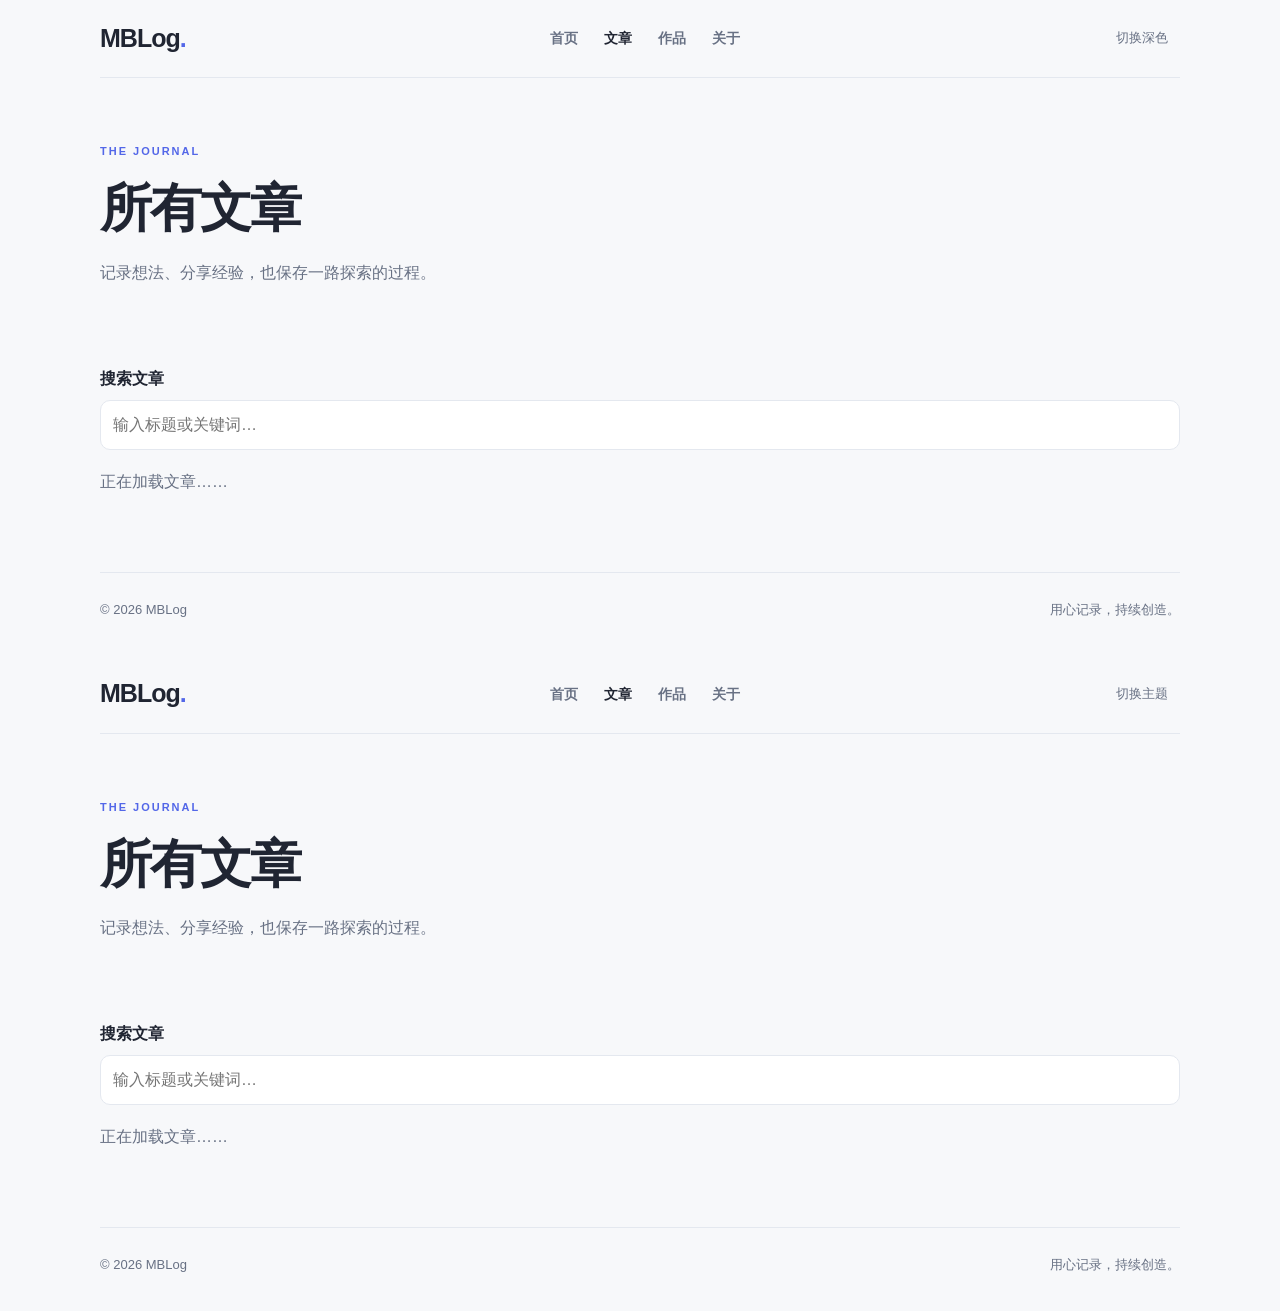
==== blog.html @ e9ac0e9d "创建 blog.html" ====
<!doctype html>
<html lang="zh-CN">
<head>
  <meta charset="UTF-8">
  <meta name="viewport" content="width=device-width, initial-scale=1">
  <meta name="description" content="浏览 MBLog 发布的文章。">
  <title>文章 · MBLog</title>
  <link rel="stylesheet" href="css/style.css">
  <script src="js/site.js" defer></script>
  <script src="js/blog.js" defer></script>
</head>
<body>
  <header class="site-header">
    <a class="brand" href="index.html">MBLog<span>.</span></a>
    <nav class="main-nav" aria-label="主导航">
      <a href="index.html">首页</a>
      <a href="blog.html" aria-current="page">文章</a>
      <a href="portfolio.html">作品</a>
      <a href="about.html">关于</a>
    </nav>
    <button id="theme-toggle" class="quiet theme-toggle" type="button">
      <span id="theme-label">切换主题</span>
    </button>
  </header>

  <main class="container">
    <section class="page-header">
      <p class="eyebrow">THE JOURNAL</p>
      <h1>所有文章</h1>
      <p>记录想法、分享经验，也保存一路探索的过程。</p>
    </section>

    <section class="content-section">
      <div class="form-field">
        <label for="post-search">搜索文章</label>
        <input id="post-search" type="search"
          placeholder="输入标题或关键词…" autocomplete="off">
      </div>

      <div id="blog-status" class="muted" role="status">
        正在加载文章……
      </div>

      <div id="blog-posts" class="post-grid" aria-live="polite"></div>
    </section>
  </main>

  <footer class="site-footer">
    <p>© <span data-year>2026</span> MBLog</p>
    <p>用心记录，持续创造。</p>
  </footer>
</body>
</html>

<!doctype html>
<html lang="zh-CN">
<head>
  <meta charset="UTF-8">
  <meta name="viewport" content="width=device-width, initial-scale=1">
  <meta name="description" content="浏览 MBLog 发布的文章。">
  <title>文章 · MBLog</title>
  <link rel="stylesheet" href="css/style.css">
  <script src="js/site.js" defer></script>
  <script src="js/blog.js" defer></script>
</head>
<body>
  <header class="site-header">
    <a class="brand" href="index.html">MBLog<span>.</span></a>
    <nav class="main-nav" aria-label="主导航">
      <a href="index.html">首页</a>
      <a href="blog.html" aria-current="page">文章</a>
      <a href="portfolio.html">作品</a>
      <a href="about.html">关于</a>
    </nav>
    <button id="theme-toggle" class="quiet theme-toggle" type="button">
      <span id="theme-label">切换主题</span>
    </button>
  </header>

  <main class="container">
    <section class="page-header">
      <p class="eyebrow">THE JOURNAL</p>
      <h1>所有文章</h1>
      <p>记录想法、分享经验，也保存一路探索的过程。</p>
    </section>

    <section class="content-section">
      <div class="form-field">
        <label for="post-search">搜索文章</label>
        <input id="post-search" type="search"
          placeholder="输入标题或关键词…" autocomplete="off">
      </div>

      <div id="blog-status" class="muted" role="status">
        正在加载文章……
      </div>

      <div id="blog-posts" class="post-grid" aria-live="polite"></div>
    </section>
  </main>

  <footer class="site-footer">
    <p>© <span data-year>2026</span> MBLog</p>
    <p>用心记录，持续创造。</p>
  </footer>
</body>
</html>
---- css/style.css ----
:root {
  color-scheme: light;
  --bg: #f7f8fa;
  --surface: #ffffff;
  --surface-soft: #eef1f6;
  --text: #202532;
  --muted: #687184;
  --border: #e4e8ef;
  --accent: #5367e8;
  --accent-hover: #4052ce;
  --shadow: 0 12px 36px rgba(31, 42, 68, 0.06);
  --radius: 20px;
  --container: 1080px;
}

:root[data-theme="dark"] {
  color-scheme: dark;
  --bg: #11141b;
  --surface: #191e28;
  --surface-soft: #222938;
  --text: #edf0f7;
  --muted: #a2adbf;
  --border: #30394a;
  --accent: #91a0ff;
  --accent-hover: #b1bbff;
  --shadow: 0 12px 36px rgba(0, 0, 0, 0.16);
}

* {
  box-sizing: border-box;
}

html {
  min-height: 100%;
  scroll-behavior: smooth;
}

body {
  min-height: 100vh;
  margin: 0;
  background: var(--bg);
  color: var(--text);
  font-family:
    -apple-system, BlinkMacSystemFont, "Segoe UI",
    "PingFang SC", "Microsoft YaHei", sans-serif;
  font-size: 16px;
  line-height: 1.75;
  transition: background-color 0.2s, color 0.2s;
}

a {
  color: var(--accent);
  text-decoration: none;
}

a:hover {
  color: var(--accent-hover);
}

button,
input,
textarea,
select {
  font: inherit;
}

button,
.button {
  -webkit-tap-highlight-color: transparent;
}

button {
  color: inherit;
}

button:focus-visible,
a:focus-visible,
input:focus-visible,
textarea:focus-visible,
select:focus-visible {
  outline: 3px solid var(--accent);
  outline-offset: 3px;
}

.site-header {
  width: min(calc(100% - 40px), var(--container));
  min-height: 78px;
  margin: 0 auto;
  display: flex;
  align-items: center;
  justify-content: space-between;
  gap: 24px;
  border-bottom: 1px solid var(--border);
}

.brand {
  flex-shrink: 0;
  color: var(--text);
  font-size: 25px;
  font-weight: 800;
  letter-spacing: -1px;
}

.brand span {
  color: var(--accent);
}

.main-nav {
  display: flex;
  align-items: center;
  justify-content: center;
  flex-wrap: wrap;
  gap: 26px;
}

.main-nav a {
  color: var(--muted);
  font-size: 14px;
  font-weight: 600;
}

.main-nav a:hover,
.main-nav a[aria-current="page"] {
  color: var(--text);
}

.quiet {
  display: inline-flex;
  align-items: center;
  justify-content: center;
  gap: 8px;
  min-height: 40px;
  padding: 7px 12px;
  border: 0;
  border-radius: 10px;
  background: transparent;
  color: var(--muted);
  cursor: pointer;
}

.quiet:hover {
  background: var(--surface-soft);
  color: var(--text);
}

.theme-toggle {
  flex-shrink: 0;
  font-size: 13px;
}

.container {
  width: min(calc(100% - 40px), var(--container));
  margin: 0 auto;
}

.hero {
  padding: clamp(70px, 12vw, 130px) 0 90px;
  max-width: 760px;
}

.eyebrow {
  margin: 0 0 14px;
  color: var(--accent);
  font-size: 11px;
  font-weight: 800;
  letter-spacing: 2px;
}

.hero h1 {
  margin: 0;
  font-size: clamp(42px, 7vw, 76px);
  font-weight: 800;
  letter-spacing: -3px;
  line-height: 1.2;
}

.hero-description {
  max-width: 560px;
  margin: 26px 0 0;
  color: var(--muted);
  font-size: clamp(16px, 2vw, 19px);
}

.button-row {
  display: flex;
  align-items: center;
  flex-wrap: wrap;
  gap: 16px;
  margin-top: 32px;
}

.button {
  display: inline-flex;
  align-items: center;
  justify-content: center;
  min-height: 46px;
  padding: 10px 20px;
  border: 1px solid var(--accent);
  border-radius: 12px;
  background: var(--accent);
  color: #fff;
  font-weight: 700;
  transition: transform 0.15s, opacity 0.15s;
}

.button:hover {
  color: #fff;
  opacity: 0.92;
  transform: translateY(-1px);
}

.content-section {
  padding: 28px 0 76px;
}

.section-heading {
  display: flex;
  align-items: end;
  justify-content: space-between;
  gap: 20px;
  margin-bottom: 26px;
}

.section-heading h2,
.welcome-panel h2 {
  margin: 0;
  font-size: clamp(25px, 4vw, 34px);
  letter-spacing: -1px;
  line-height: 1.35;
}

.section-heading .eyebrow {
  margin-bottom: 8px;
}

.section-heading > a {
  flex-shrink: 0;
  font-size: 14px;
  font-weight: 600;
}

.post-grid {
  display: grid;
  grid-template-columns: repeat(3, minmax(0, 1fr));
  gap: 18px;
}

.post-card {
  min-width: 0;
  padding: 24px;
  border: 1px solid var(--border);
  border-radius: var(--radius);
  background: var(--surface);
  box-shadow: var(--shadow);
  overflow-wrap: anywhere;
}

.post-card h3 {
  margin: 8px 0 10px;
  font-size: 19px;
  line-height: 1.5;
}

.post-card h3 a {
  color: var(--text);
}

.post-card h3 a:hover {
  color: var(--accent);
}

.post-card p {
  margin: 0;
  color: var(--muted);
  font-size: 14px;
}

.post-meta {
  color: var(--muted);
  font-size: 12px;
}

.post-tag {
  display: inline-block;
  padding: 3px 9px;
  border-radius: 7px;
  background: var(--surface-soft);
  color: var(--muted);
  font-size: 12px;
}

.muted {
  color: var(--muted);
}

.welcome-panel {
  margin: 10px 0 90px;
  padding: clamp(28px, 6vw, 54px);
  border: 1px solid var(--border);
  border-radius: 24px;
  background: var(--surface-soft);
}

.welcome-panel p:not(.eyebrow) {
  max-width: 620px;
  margin: 18px 0;
  color: var(--muted);
}

.site-footer {
  display: flex;
  justify-content: space-between;
  gap: 20px;
  width: min(calc(100% - 40px), var(--container));
  margin: 0 auto;
  padding: 26px 0 34px;
  border-top: 1px solid var(--border);
  color: var(--muted);
  font-size: 13px;
}

.site-footer p {
  margin: 0;
}

.page-header {
  padding: 64px 0 34px;
}

.page-header h1 {
  margin: 0;
  font-size: clamp(34px, 6vw, 52px);
  letter-spacing: -2px;
  line-height: 1.3;
}

.page-header p:not(.eyebrow) {
  max-width: 680px;
  color: var(--muted);
}

.content-section p {
  overflow-wrap: anywhere;
}

.empty-state,
.notice {
  padding: 22px;
  border: 1px solid var(--border);
  border-radius: 14px;
  background: var(--surface);
  color: var(--muted);
}

.form-field {
  display: grid;
  gap: 7px;
  margin-bottom: 18px;
}

.form-field label {
  font-weight: 700;
}

.form-field input,
.form-field textarea,
.form-field select {
  width: 100%;
  min-height: 44px;
  padding: 10px 12px;
  border: 1px solid var(--border);
  border-radius: 10px;
  background: var(--surface);
  color: var(--text);
}

.form-field textarea {
  min-height: 180px;
  resize: vertical;
}

@media (max-width: 760px) {
  .site-header {
    width: min(calc(100% - 28px), var(--container));
    min-height: auto;
    padding: 18px 0;
    flex-wrap: wrap;
    gap: 14px;
  }

  .brand {
    font-size: 23px;
  }

  .main-nav {
    order: 3;
    width: 100%;
    justify-content: flex-start;
    gap: 22px;
    overflow-x: auto;
    padding: 4px 0;
  }

  .main-nav a {
    white-space: nowrap;
  }

  .theme-toggle {
    margin-left: auto;
  }

  .container {
    width: min(calc(100% - 28px), var(--container));
  }

  .hero {
    padding: 70px 0 68px;
  }

  .hero h1 {
    letter-spacing: -2px;
  }

  .post-grid {
    grid-template-columns: 1fr;
  }

  .post-card {
    padding: 21px;
  }

  .welcome-panel {
    margin-bottom: 58px;
  }

  .site-footer {
    width: min(calc(100% - 28px), var(--container));
    flex-direction: column;
    gap: 5px;
  }
}

@media (prefers-reduced-motion: reduce) {
  *,
  *::before,
  *::after {
    scroll-behavior: auto !important;
    transition-duration: 0.01ms !important;
    animation-duration: 0.01ms !important;
    animation-iteration-count: 1 !important;
  }
}
---- css/style.css ----
:root {
  color-scheme: light;
  --bg: #f7f8fa;
  --surface: #ffffff;
  --surface-soft: #eef1f6;
  --text: #202532;
  --muted: #687184;
  --border: #e4e8ef;
  --accent: #5367e8;
  --accent-hover: #4052ce;
  --shadow: 0 12px 36px rgba(31, 42, 68, 0.06);
  --radius: 20px;
  --container: 1080px;
}

:root[data-theme="dark"] {
  color-scheme: dark;
  --bg: #11141b;
  --surface: #191e28;
  --surface-soft: #222938;
  --text: #edf0f7;
  --muted: #a2adbf;
  --border: #30394a;
  --accent: #91a0ff;
  --accent-hover: #b1bbff;
  --shadow: 0 12px 36px rgba(0, 0, 0, 0.16);
}

* {
  box-sizing: border-box;
}

html {
  min-height: 100%;
  scroll-behavior: smooth;
}

body {
  min-height: 100vh;
  margin: 0;
  background: var(--bg);
  color: var(--text);
  font-family:
    -apple-system, BlinkMacSystemFont, "Segoe UI",
    "PingFang SC", "Microsoft YaHei", sans-serif;
  font-size: 16px;
  line-height: 1.75;
  transition: background-color 0.2s, color 0.2s;
}

a {
  color: var(--accent);
  text-decoration: none;
}

a:hover {
  color: var(--accent-hover);
}

button,
input,
textarea,
select {
  font: inherit;
}

button,
.button {
  -webkit-tap-highlight-color: transparent;
}

button {
  color: inherit;
}

button:focus-visible,
a:focus-visible,
input:focus-visible,
textarea:focus-visible,
select:focus-visible {
  outline: 3px solid var(--accent);
  outline-offset: 3px;
}

.site-header {
  width: min(calc(100% - 40px), var(--container));
  min-height: 78px;
  margin: 0 auto;
  display: flex;
  align-items: center;
  justify-content: space-between;
  gap: 24px;
  border-bottom: 1px solid var(--border);
}

.brand {
  flex-shrink: 0;
  color: var(--text);
  font-size: 25px;
  font-weight: 800;
  letter-spacing: -1px;
}

.brand span {
  color: var(--accent);
}

.main-nav {
  display: flex;
  align-items: center;
  justify-content: center;
  flex-wrap: wrap;
  gap: 26px;
}

.main-nav a {
  color: var(--muted);
  font-size: 14px;
  font-weight: 600;
}

.main-nav a:hover,
.main-nav a[aria-current="page"] {
  color: var(--text);
}

.quiet {
  display: inline-flex;
  align-items: center;
  justify-content: center;
  gap: 8px;
  min-height: 40px;
  padding: 7px 12px;
  border: 0;
  border-radius: 10px;
  background: transparent;
  color: var(--muted);
  cursor: pointer;
}

.quiet:hover {
  background: var(--surface-soft);
  color: var(--text);
}

.theme-toggle {
  flex-shrink: 0;
  font-size: 13px;
}

.container {
  width: min(calc(100% - 40px), var(--container));
  margin: 0 auto;
}

.hero {
  padding: clamp(70px, 12vw, 130px) 0 90px;
  max-width: 760px;
}

.eyebrow {
  margin: 0 0 14px;
  color: var(--accent);
  font-size: 11px;
  font-weight: 800;
  letter-spacing: 2px;
}

.hero h1 {
  margin: 0;
  font-size: clamp(42px, 7vw, 76px);
  font-weight: 800;
  letter-spacing: -3px;
  line-height: 1.2;
}

.hero-description {
  max-width: 560px;
  margin: 26px 0 0;
  color: var(--muted);
  font-size: clamp(16px, 2vw, 19px);
}

.button-row {
  display: flex;
  align-items: center;
  flex-wrap: wrap;
  gap: 16px;
  margin-top: 32px;
}

.button {
  display: inline-flex;
  align-items: center;
  justify-content: center;
  min-height: 46px;
  padding: 10px 20px;
  border: 1px solid var(--accent);
  border-radius: 12px;
  background: var(--accent);
  color: #fff;
  font-weight: 700;
  transition: transform 0.15s, opacity 0.15s;
}

.button:hover {
  color: #fff;
  opacity: 0.92;
  transform: translateY(-1px);
}

.content-section {
  padding: 28px 0 76px;
}

.section-heading {
  display: flex;
  align-items: end;
  justify-content: space-between;
  gap: 20px;
  margin-bottom: 26px;
}

.section-heading h2,
.welcome-panel h2 {
  margin: 0;
  font-size: clamp(25px, 4vw, 34px);
  letter-spacing: -1px;
  line-height: 1.35;
}

.section-heading .eyebrow {
  margin-bottom: 8px;
}

.section-heading > a {
  flex-shrink: 0;
  font-size: 14px;
  font-weight: 600;
}

.post-grid {
  display: grid;
  grid-template-columns: repeat(3, minmax(0, 1fr));
  gap: 18px;
}

.post-card {
  min-width: 0;
  padding: 24px;
  border: 1px solid var(--border);
  border-radius: var(--radius);
  background: var(--surface);
  box-shadow: var(--shadow);
  overflow-wrap: anywhere;
}

.post-card h3 {
  margin: 8px 0 10px;
  font-size: 19px;
  line-height: 1.5;
}

.post-card h3 a {
  color: var(--text);
}

.post-card h3 a:hover {
  color: var(--accent);
}

.post-card p {
  margin: 0;
  color: var(--muted);
  font-size: 14px;
}

.post-meta {
  color: var(--muted);
  font-size: 12px;
}

.post-tag {
  display: inline-block;
  padding: 3px 9px;
  border-radius: 7px;
  background: var(--surface-soft);
  color: var(--muted);
  font-size: 12px;
}

.muted {
  color: var(--muted);
}

.welcome-panel {
  margin: 10px 0 90px;
  padding: clamp(28px, 6vw, 54px);
  border: 1px solid var(--border);
  border-radius: 24px;
  background: var(--surface-soft);
}

.welcome-panel p:not(.eyebrow) {
  max-width: 620px;
  margin: 18px 0;
  color: var(--muted);
}

.site-footer {
  display: flex;
  justify-content: space-between;
  gap: 20px;
  width: min(calc(100% - 40px), var(--container));
  margin: 0 auto;
  padding: 26px 0 34px;
  border-top: 1px solid var(--border);
  color: var(--muted);
  font-size: 13px;
}

.site-footer p {
  margin: 0;
}

.page-header {
  padding: 64px 0 34px;
}

.page-header h1 {
  margin: 0;
  font-size: clamp(34px, 6vw, 52px);
  letter-spacing: -2px;
  line-height: 1.3;
}

.page-header p:not(.eyebrow) {
  max-width: 680px;
  color: var(--muted);
}

.content-section p {
  overflow-wrap: anywhere;
}

.empty-state,
.notice {
  padding: 22px;
  border: 1px solid var(--border);
  border-radius: 14px;
  background: var(--surface);
  color: var(--muted);
}

.form-field {
  display: grid;
  gap: 7px;
  margin-bottom: 18px;
}

.form-field label {
  font-weight: 700;
}

.form-field input,
.form-field textarea,
.form-field select {
  width: 100%;
  min-height: 44px;
  padding: 10px 12px;
  border: 1px solid var(--border);
  border-radius: 10px;
  background: var(--surface);
  color: var(--text);
}

.form-field textarea {
  min-height: 180px;
  resize: vertical;
}

@media (max-width: 760px) {
  .site-header {
    width: min(calc(100% - 28px), var(--container));
    min-height: auto;
    padding: 18px 0;
    flex-wrap: wrap;
    gap: 14px;
  }

  .brand {
    font-size: 23px;
  }

  .main-nav {
    order: 3;
    width: 100%;
    justify-content: flex-start;
    gap: 22px;
    overflow-x: auto;
    padding: 4px 0;
  }

  .main-nav a {
    white-space: nowrap;
  }

  .theme-toggle {
    margin-left: auto;
  }

  .container {
    width: min(calc(100% - 28px), var(--container));
  }

  .hero {
    padding: 70px 0 68px;
  }

  .hero h1 {
    letter-spacing: -2px;
  }

  .post-grid {
    grid-template-columns: 1fr;
  }

  .post-card {
    padding: 21px;
  }

  .welcome-panel {
    margin-bottom: 58px;
  }

  .site-footer {
    width: min(calc(100% - 28px), var(--container));
    flex-direction: column;
    gap: 5px;
  }
}

@media (prefers-reduced-motion: reduce) {
  *,
  *::before,
  *::after {
    scroll-behavior: auto !important;
    transition-duration: 0.01ms !important;
    animation-duration: 0.01ms !important;
    animation-iteration-count: 1 !important;
  }
}
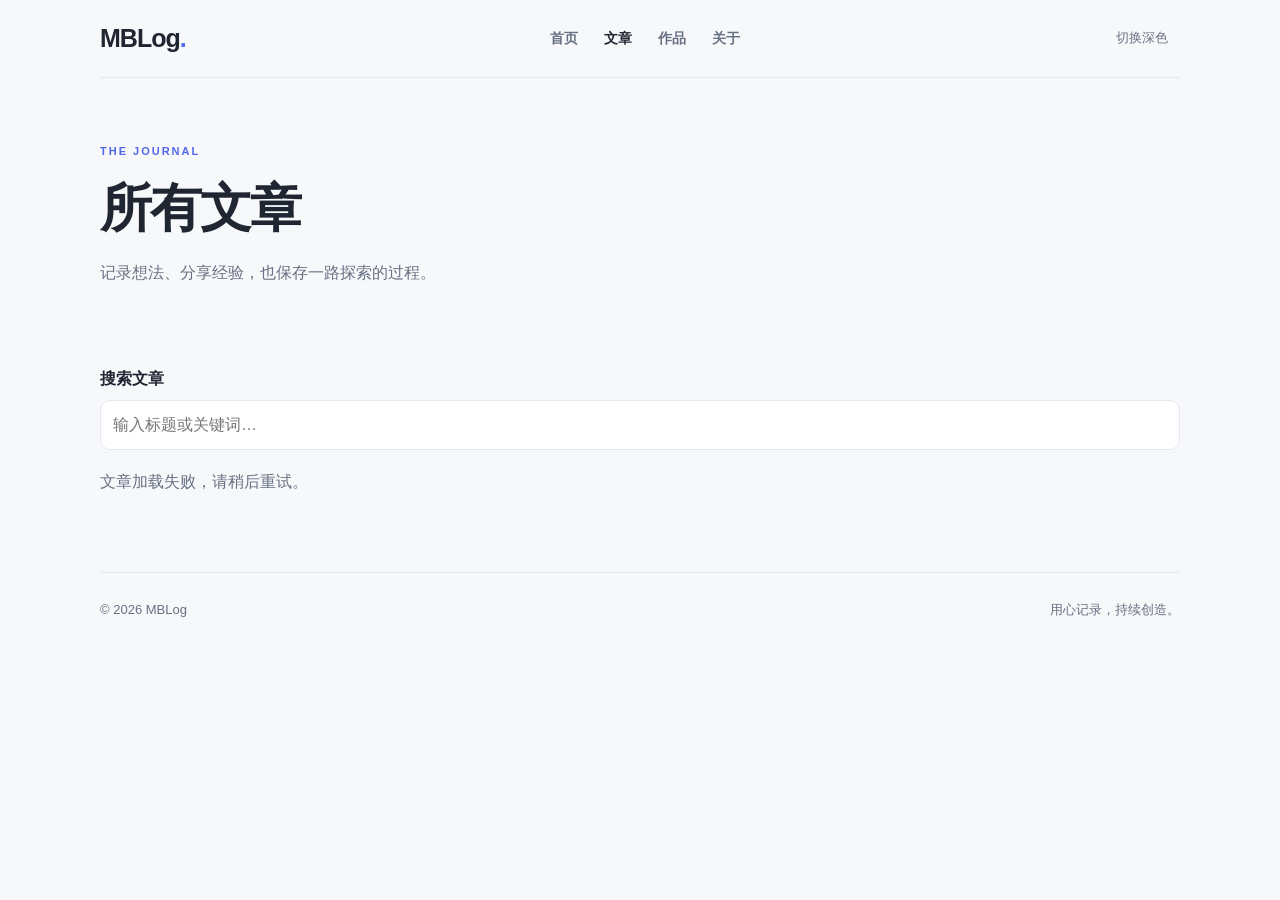
==== commit c0d20dc8: "更新 blog.html" ====
--- a/blog.html
+++ b/blog.html
@@ -52,57 +52,3 @@
   </footer>
 </body>
 </html>
-
-<!doctype html>
-<html lang="zh-CN">
-<head>
-  <meta charset="UTF-8">
-  <meta name="viewport" content="width=device-width, initial-scale=1">
-  <meta name="description" content="浏览 MBLog 发布的文章。">
-  <title>文章 · MBLog</title>
-  <link rel="stylesheet" href="css/style.css">
-  <script src="js/site.js" defer></script>
-  <script src="js/blog.js" defer></script>
-</head>
-<body>
-  <header class="site-header">
-    <a class="brand" href="index.html">MBLog<span>.</span></a>
-    <nav class="main-nav" aria-label="主导航">
-      <a href="index.html">首页</a>
-      <a href="blog.html" aria-current="page">文章</a>
-      <a href="portfolio.html">作品</a>
-      <a href="about.html">关于</a>
-    </nav>
-    <button id="theme-toggle" class="quiet theme-toggle" type="button">
-      <span id="theme-label">切换主题</span>
-    </button>
-  </header>
-
-  <main class="container">
-    <section class="page-header">
-      <p class="eyebrow">THE JOURNAL</p>
-      <h1>所有文章</h1>
-      <p>记录想法、分享经验，也保存一路探索的过程。</p>
-    </section>
-
-    <section class="content-section">
-      <div class="form-field">
-        <label for="post-search">搜索文章</label>
-        <input id="post-search" type="search"
-          placeholder="输入标题或关键词…" autocomplete="off">
-      </div>
-
-      <div id="blog-status" class="muted" role="status">
-        正在加载文章……
-      </div>
-
-      <div id="blog-posts" class="post-grid" aria-live="polite"></div>
-    </section>
-  </main>
-
-  <footer class="site-footer">
-    <p>© <span data-year>2026</span> MBLog</p>
-    <p>用心记录，持续创造。</p>
-  </footer>
-</body>
-</html>
--- a/css/style.css
+++ b/css/style.css
@@ -451,3 +451,212 @@
     animation-iteration-count: 1 !important;
   }
 }
+
+
+/* MBLog article and project detail pages */
+
+.article-content {
+  max-width: 780px;
+  margin: 0 auto;
+  padding-bottom: 48px;
+  overflow-wrap: anywhere;
+}
+
+.article-title {
+  margin: 12px 0 18px;
+  font-size: clamp(34px, 6vw, 54px);
+  line-height: 1.3;
+  letter-spacing: -1.5px;
+}
+
+.article-summary {
+  margin: 28px 0;
+  padding: 20px 24px;
+  border-left: 3px solid var(--accent);
+  border-radius: 0 12px 12px 0;
+  background: var(--surface-soft);
+  color: var(--muted);
+  font-size: 18px;
+}
+
+.article-body {
+  margin-top: 34px;
+  color: var(--text);
+  font-size: 17px;
+  line-height: 2;
+  overflow-wrap: anywhere;
+  white-space: pre-wrap;
+}
+
+.article-body a {
+  overflow-wrap: anywhere;
+}
+
+.article-content > .button {
+  margin-top: 28px;
+}
+
+@media (max-width: 600px) {
+  .article-title {
+    letter-spacing: -1px;
+  }
+
+  .article-summary {
+    padding: 16px;
+    font-size: 16px;
+  }
+
+  .article-body {
+    font-size: 16px;
+    line-height: 1.9;
+  }
+}
+
+
+/* MBLog admin panel */
+
+.admin-container {
+  padding-bottom: 60px;
+}
+
+.admin-panel {
+  margin: 0 0 28px;
+  padding: clamp(20px, 4vw, 32px);
+  border: 1px solid var(--border);
+  border-radius: var(--radius);
+  background: var(--surface);
+  box-shadow: var(--shadow);
+}
+
+.admin-panel h2 {
+  margin-top: 0;
+}
+
+.admin-section-heading {
+  display: flex;
+  justify-content: space-between;
+  align-items: center;
+  gap: 18px;
+  margin-bottom: 24px;
+}
+
+.admin-section-heading h2 {
+  margin-bottom: 4px;
+}
+
+.admin-section-heading p {
+  margin-top: 0;
+}
+
+.admin-tabs {
+  display: flex;
+  gap: 8px;
+  margin: 0 0 20px;
+  padding: 5px;
+  border-radius: 12px;
+  background: var(--surface-soft);
+}
+
+.admin-tab {
+  min-height: 42px;
+  padding: 8px 18px;
+  border: 0;
+  border-radius: 9px;
+  background: transparent;
+  color: var(--muted);
+  cursor: pointer;
+}
+
+.admin-tab.active {
+  background: var(--surface);
+  color: var(--text);
+  box-shadow: var(--shadow);
+}
+
+.admin-list {
+  display: grid;
+  gap: 12px;
+  margin-top: 24px;
+}
+
+.admin-item {
+  display: flex;
+  align-items: flex-start;
+  justify-content: space-between;
+  gap: 18px;
+  padding: 18px;
+  border: 1px solid var(--border);
+  border-radius: 14px;
+  background: var(--bg);
+}
+
+.admin-item h3 {
+  margin: 0 0 6px;
+  overflow-wrap: anywhere;
+}
+
+.admin-item p {
+  margin: 4px 0;
+  color: var(--muted);
+  font-size: 13px;
+  overflow-wrap: anywhere;
+}
+
+.admin-item-actions {
+  display: flex;
+  flex-wrap: wrap;
+  gap: 8px;
+  flex-shrink: 0;
+}
+
+.admin-item-actions button {
+  min-height: 36px;
+  padding: 6px 10px;
+  border: 1px solid var(--border);
+  border-radius: 8px;
+  background: var(--surface);
+  cursor: pointer;
+}
+
+.admin-item-actions button:hover {
+  border-color: var(--accent);
+}
+
+.admin-status {
+  display: inline-block;
+  margin-top: 4px;
+  padding: 2px 8px;
+  border-radius: 6px;
+  background: var(--surface-soft);
+  color: var(--muted);
+  font-size: 12px;
+}
+
+.admin-status.published {
+  color: var(--accent);
+}
+
+[hidden] {
+  display: none !important;
+}
+
+@media (max-width: 640px) {
+  .admin-section-heading,
+  .admin-item {
+    flex-direction: column;
+    align-items: stretch;
+  }
+
+  .admin-item-actions {
+    flex-shrink: 1;
+  }
+
+  .admin-tabs {
+    width: 100%;
+  }
+
+  .admin-tab {
+    flex: 1;
+    padding-inline: 8px;
+  }
+}
